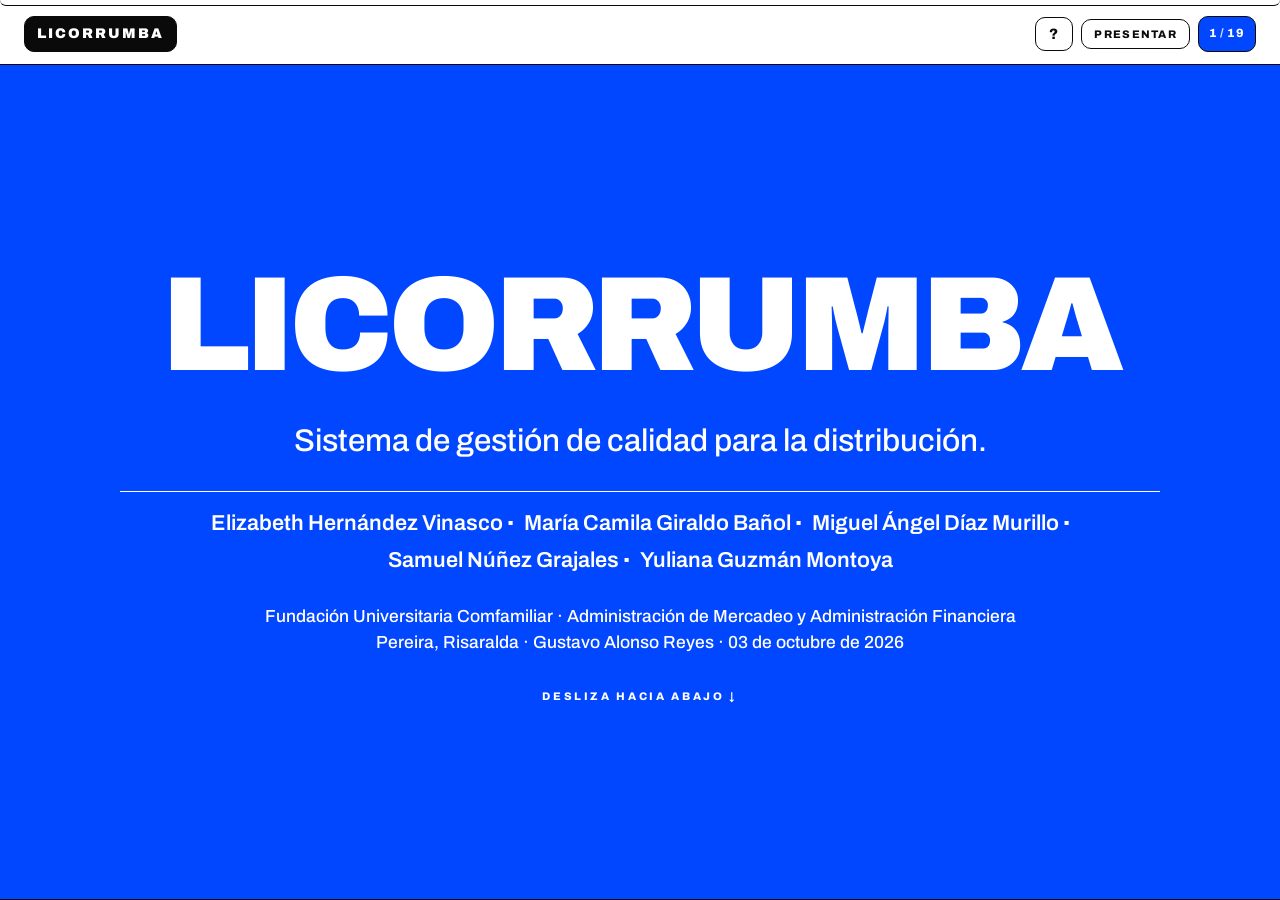
==== presentacion/index.html @ 75df766a "Nueva ruta /presentacion: sistema de calidad en 15 minutos Diecinueve diapositivas con títulos redac" ====
<!DOCTYPE html>
<html lang="es">
<head>
<meta charset="utf-8">
<meta name="viewport" content="width=device-width, initial-scale=1, viewport-fit=cover">
<title>Licorrumba S.A.S. · Sistema de gestión de calidad</title>
<meta name="description" content="Sistema de gestión de calidad de Licorrumba S.A.S. Presentación de 15 minutos.">
<link rel="preconnect" href="https://fonts.googleapis.com">
<link rel="preconnect" href="https://fonts.gstatic.com" crossorigin>
<link rel="stylesheet" href="https://fonts.googleapis.com/css2?family=Archivo:wght@300;400;500;600;700;800;900&display=swap">
<link rel="stylesheet" href="../styles.css">
<link rel="stylesheet" href="../layout.css">
<link rel="stylesheet" href="../presentacion/presentacion.css">
</head>
<body data-deck="presentacion">

<div class="progress" aria-hidden="true"><span id="progress-bar"></span></div>

<header class="hud">
  <div class="hud-brand">LICORRUMBA</div>
  <div class="hud-actions">
    <button id="btn-help" class="hud-btn hud-help" aria-pressed="false" aria-controls="legend" title="Equipo">?</button>
    <button id="btn-full" class="hud-btn" title="Pantalla completa">PRESENTAR</button>
    <div class="counter"><span id="cur">1</span><i>/</i><span id="tot">0</span></div>
  </div>
</header>

<nav class="dots" id="dots" aria-label="Ir a diapositiva"></nav>

<aside id="legend" class="who" hidden>
  <p class="who-title">Equipo</p>
  <ul class="who-list">
    <li><span class="who-name">Elizabeth Hernández Vinasco</span></li>
    <li><span class="who-name">María Camila Giraldo Bañol</span></li>
    <li><span class="who-name">Miguel Ángel Díaz Murillo</span></li>
    <li><span class="who-name">Samuel Núñez Grajales</span></li>
    <li><span class="who-name">Yuliana Guzmán Montoya</span></li>
  </ul>
</aside>

<main id="deck">

  <!-- PORTADA -->
  <section class="slide yellow" data-title="Portada">
    <div class="wrap">
      <h1 class="mega">LICORRUMBA</h1>
      <p class="lead">Sistema de gestión de calidad para la distribución.</p>
      <div class="team">
        <ul class="names">
          <li>Elizabeth Hernández Vinasco</li>
          <li>María Camila Giraldo Bañol</li>
          <li>Miguel Ángel Díaz Murillo</li>
          <li>Samuel Núñez Grajales</li>
          <li>Yuliana Guzmán Montoya</li>
        </ul>
      </div>
      <p class="cover-data">Fundación Universitaria Comfamiliar · Administración de Mercadeo y Administración Financiera<br>Pereira, Risaralda · Gustavo Alonso Reyes · 03 de octubre de 2026</p>
      <p class="scroll-hint">DESLIZA HACIA ABAJO ↓</p>
    </div>
  </section>

  <!-- ANÁLISIS DE CONTEXTO -->
  <section class="slide" data-title="Análisis de contexto">
    <div class="wrap wide">
      <p class="kicker">Análisis de contexto</p>
      <h2 class="titulo">Licorrumba es sólida en lo operativo, pero depende de un solo proveedor y sus ingresos cayeron 15 %</h2>
      <div class="stats flex"><div class="stat hl"><b>7,90%</b><span>Margen neto</span></div><div class="stat"><b>26,10%</b><span>Endeudamiento</span></div><div class="stat dark"><b>−15%</b><span>Ingresos 2023 a 2024</span></div><div class="stat"><b>14</b><span>Municipios atendidos</span></div></div>
      <p class="note">(Licorrumba S.A.S., s.f.-a)</p>
    </div>
  </section>

  <!-- MAPA DE PROCESOS -->
  <section class="slide yellow" data-title="Mapa de procesos">
    <div class="wrap wide">
      <p class="kicker">Mapa de procesos</p>
      <h2 class="titulo">Organizan el proceso comercial y operativo en 14 actividades del ciclo PHVA</h2>
      <div class="stats flex"><div class="stat"><b>3</b><span>Planear</span></div><div class="stat"><b>4</b><span>Hacer</span></div><div class="stat"><b>4</b><span>Verificar</span></div><div class="stat"><b>3</b><span>Actuar</span></div></div>
    </div>
  </section>

  <!-- PARTES INTERESADAS -->
  <section class="slide" data-title="Partes interesadas">
    <div class="wrap wide">
      <p class="kicker">Partes interesadas</p>
      <h2 class="titulo">Tienen 5 partes interesadas internas y 4 externas, todas con prioridad alta</h2>
      <div class="grupos"><div class="grupo"><h3>5 internas</h3><div class="chips"><span class="chip">Socios</span><span class="chip">Gerencia y Dirección Financiera</span><span class="chip">Empleados</span><span class="chip">Contabilidad y Finanzas</span><span class="chip">Logística y Bodega</span></div></div><div class="grupo"><h3>4 externas</h3><div class="chips"><span class="chip">FLA</span><span class="chip">Gobernación de Risaralda</span><span class="chip">Clientes directos</span><span class="chip">Comunidad y consumidores</span></div></div></div>
    </div>
  </section>

  <!-- REQUISITOS LEGALES -->
  <section class="slide" data-title="Requisitos legales">
    <div class="wrap wide">
      <p class="kicker">Requisitos legales</p>
      <h2 class="titulo">Les aplican 22 requisitos, desde el monopolio de licores hasta el contrato con la FLA</h2>
      <div class="chips grande"><span class="chip">Monopolio</span><span class="chip">Estampilla</span><span class="chip">Sanidad</span><span class="chip">Menores</span><span class="chip">Transporte</span><span class="chip">Trabajo</span><span class="chip">Datos</span><span class="chip">ISO 9001</span></div>
    </div>
  </section>

  <!-- ALCANCE DEL SISTEMA -->
  <section class="slide yellow" data-title="Alcance del sistema">
    <div class="wrap wide">
      <p class="kicker">Alcance del sistema</p>
      <h2 class="titulo">El sistema cubre toda la distribución en 14 municipios, desde la proyección de la demanda hasta el recaudo</h2>
      <div class="cadena"><span class="chip">Demanda</span><i>→</i><span class="chip">Compra</span><i>→</i><span class="chip">Bodega</span><i>→</i><span class="chip">Venta</span><i>→</i><span class="chip">Entrega</span><i>→</i><span class="chip">Recaudo</span></div>
      <div class="chips"><span class="chip">Excluye la cláusula 8.3: el diseño del producto es de la FLA</span></div>
    </div>
  </section>

  <!-- PUNTOS DE CONTROL -->
  <section class="slide" data-title="Puntos de control">
    <div class="wrap wide">
      <p class="kicker">Puntos de control</p>
      <h2 class="titulo">El pedido no avanza hasta corregir lo que falle en estos 4 puntos de control</h2>
      <div class="puntos"><div class="q">¿Mercancía conforme?</div><i>→</i><div class="q">¿Cupo de crédito?</div><i>→</i><div class="q">¿Estampilla verificada?</div><i>→</i><div class="q">¿Entrega conforme?</div></div>
    </div>
  </section>

  <!-- POLÍTICA DE CALIDAD -->
  <section class="slide yellow" data-title="Política de calidad">
    <div class="wrap wide">
      <p class="kicker">Política de calidad</p>
      <h2 class="titulo">Se comprometen a entregar pedidos completos, a tiempo y en buen estado, con producto 100 % legal y trazable</h2>
      <div class="chips"><span class="chip">Cumplir requisitos</span><span class="chip">Controlar cada etapa</span><span class="chip">Gestionar riesgos</span><span class="chip">Desarrollar al personal</span><span class="chip">Consumo responsable y mejora</span></div>
    </div>
  </section>

  <!-- OBJETIVOS DE CALIDAD -->
  <section class="slide fit" data-title="Objetivos de calidad">
    <div class="wrap wide">
      <p class="kicker">Objetivos de calidad</p>
      <h2 class="titulo">La política se mide con 7 objetivos de calidad, cada uno con su indicador y su meta</h2>
      <div class="stats flex"><div class="stat hl"><b>≥ 95 %</b><span>Entregas a tiempo y completas</span></div><div class="stat"><b>≥ 20</b><span>Días de inventario</span></div><div class="stat"><b>100 %</b><span>Despachos con estampilla</span></div><div class="stat"><b>100 %</b><span>Reclamos en menos de 48 h</span></div><div class="stat"><b>≥ 90 %</b><span>Satisfacción del cliente</span></div><div class="stat"><b>≥ 80 %</b><span>Efectividad comercial</span></div><div class="stat"><b>≥ 7,9 %</b><span>Margen neto operacional</span></div></div>
    </div>
  </section>

  <!-- COMUNICACIÓN DE LA POLÍTICA -->
  <section class="slide" data-title="Comunicación de la política">
    <div class="wrap wide">
      <p class="kicker">Comunicación de la política</p>
      <h2 class="titulo">La política se documenta, se explica dentro de la empresa y se comparte con cada parte interesada</h2>
      <div class="stats flex"><div class="stat word"><b>Documentada</b><span>Versión controlada y firmada</span></div><div class="stat word"><b>Adentro</b><span>Inducción, reuniones y cartelera</span></div><div class="stat word hl"><b>Afuera</b><span>Sitio web y canales de cada parte</span></div></div>
    </div>
  </section>

  <!-- GESTIÓN DE RIESGOS -->
  <section class="slide" data-title="Gestión de riesgos">
    <div class="wrap wide">
      <p class="kicker">Gestión de riesgos</p>
      <h2 class="titulo">Identifican 16 riesgos y, con los planes de tratamiento, ninguno queda en nivel crítico</h2>
      <div class="split barras-resumen">
        <div class="chart"><p class="chart-cap">Antes</p><div class="bars"><div class="bar-row hi"><span class="bar-label">Crítico</span><div class="bar-track"><div class="bar-fill" style="width:18.8%"></div></div><span class="bar-val">3</span></div><div class="bar-row"><span class="bar-label">Alto</span><div class="bar-track"><div class="bar-fill" style="width:56.2%"></div></div><span class="bar-val">9</span></div><div class="bar-row"><span class="bar-label">Moderado</span><div class="bar-track"><div class="bar-fill" style="width:25.0%"></div></div><span class="bar-val">4</span></div><div class="bar-row"><span class="bar-label">Bajo</span><div class="bar-track"><div class="bar-fill" style="width:0.0%"></div></div><span class="bar-val">0</span></div></div></div>
        <div class="chart"><p class="chart-cap">Después del plan</p><div class="bars"><div class="bar-row hi"><span class="bar-label">Crítico</span><div class="bar-track"><div class="bar-fill" style="width:0.0%"></div></div><span class="bar-val">0</span></div><div class="bar-row"><span class="bar-label">Alto</span><div class="bar-track"><div class="bar-fill" style="width:18.8%"></div></div><span class="bar-val">3</span></div><div class="bar-row"><span class="bar-label">Moderado</span><div class="bar-track"><div class="bar-fill" style="width:75.0%"></div></div><span class="bar-val">12</span></div><div class="bar-row"><span class="bar-label">Bajo</span><div class="bar-track"><div class="bar-fill" style="width:6.2%"></div></div><span class="bar-val">1</span></div></div></div>
      </div>
      <p class="note">Nivel = probabilidad × impacto.</p>
    </div>
  </section>

  <!-- RECURSOS DISPONIBLES -->
  <section class="slide yellow" data-title="Recursos disponibles">
    <div class="wrap wide">
      <p class="kicker">Recursos disponibles</p>
      <h2 class="titulo">La empresa cuenta con 5 tipos de recursos para operar y mejorar el sistema de calidad</h2>
      <div class="chips"><span class="chip">Bodega central</span><span class="chip">Flota con GPS</span><span class="chip">ERP y software de ruteo</span><span class="chip">Personal capacitado</span><span class="chip">Presupuesto asignado</span></div>
    </div>
  </section>

  <!-- PERFILES DE CARGOS -->
  <section class="slide fit" data-title="Perfiles de cargos">
    <div class="wrap wide">
      <p class="kicker">Perfiles de cargos</p>
      <h2 class="titulo">Definen 11 perfiles de cargo, desde el Gerente General hasta el equipo de reparto</h2>
      <div class="org">
        <div class="org-n">Junta Directiva</div><div class="org-fl">↓</div>
        <div class="org-n top">Gerente General</div><div class="org-fl">↓</div>
        <div class="org-ramas">
          <div class="org-rama"><div class="org-n hl">Director Comercial y Operativo</div><div class="org-n sub">Asesor y/o Vendedor tienda a tienda</div><div class="org-n sub">Promotora y/o Activadora de Marca</div><div class="org-n sub">Mercaderista</div></div>
          <div class="org-rama"><div class="org-n hl">Gerente de Operaciones y Logística</div><div class="org-n sub">Operario de Bodega y/o Auxiliar Logístico</div><div class="org-n sub">Conductor y/o Repartidor</div></div>
          <div class="org-rama"><div class="org-n hl">Director Financiero</div></div>
          <div class="org-rama"><div class="org-n hl">Líder de Talento Humano</div></div>
          <div class="org-rama"><div class="org-n hl">Coordinador de Calidad y Auditoría</div></div>
        </div>
      </div>
    </div>
  </section>

  <!-- REQUISITOS DEL PRODUCTO -->
  <section class="slide" data-title="Requisitos del producto">
    <div class="wrap wide">
      <p class="kicker">Requisitos del producto</p>
      <h2 class="titulo">Cada producto debe cumplir lo que exigen la empresa, el cliente y la ley</h2>
      <div class="stats flex"><div class="stat word"><b>Empresa</b><span>Solo FLA, empaque original y lote visible</span></div><div class="stat word"><b>Cliente</b><span>Cantidad exacta, buen estado y puntualidad</span></div><div class="stat word hl"><b>Ley</b><span>Estampilla, INVIMA y advertencias</span></div></div>
    </div>
  </section>

  <!-- OPERACIÓN -->
  <section class="slide" data-title="Operación">
    <div class="wrap wide">
      <p class="kicker">Operación</p>
      <h2 class="titulo">Atienden al cliente por 7 canales, controlan 7 etapas y responden los reclamos en menos de 48 horas</h2>
      <div class="stats flex"><div class="stat"><b>7</b><span>Canales con el cliente</span></div><div class="stat"><b>7</b><span>Etapas con control</span></div><div class="stat hl"><b>48 h</b><span>Respuesta a reclamos</span></div><div class="stat"><b>6</b><span>Pasos ante salidas no conformes</span></div></div>
    </div>
  </section>

  <!-- EVALUACIÓN Y DESEMPEÑO -->
  <section class="slide" data-title="Evaluación y desempeño">
    <div class="wrap wide">
      <p class="kicker">Evaluación y desempeño</p>
      <h2 class="titulo">Miden la satisfacción cada trimestre y auditan todos los procesos una vez al año</h2>
      <div class="stats flex"><div class="stat hl"><b>≥ 90 %</b><span>Meta de satisfacción</span></div><div class="stat word"><b>Trimestral</b><span>Encuesta a clientes</span></div><div class="stat word"><b>Anual</b><span>Auditoría interna completa</span></div><div class="stat word"><b>Semestral</b><span>Revisión de controles críticos</span></div></div>
    </div>
  </section>

  <!-- REVISIÓN POR LA DIRECCIÓN -->
  <section class="slide yellow" data-title="Revisión por la dirección">
    <div class="wrap wide">
      <p class="kicker">Revisión por la dirección</p>
      <h2 class="titulo">La Gerencia General revisa el sistema mínimo una vez al año, y cada semestre durante el primer año</h2>
      <div class="stats flex"><div class="stat word"><b>Anual</b><span>Revisión formal</span></div><div class="stat word"><b>Semestral</b><span>Durante el primer año</span></div><div class="stat word"><b>Mensual</b><span>Seguimiento del comité directivo</span></div></div>
    </div>
  </section>

  <!-- REFERENCIAS -->
  <section class="slide" data-title="Referencias">
    <div class="wrap wide">
      <h2 class="mid">Referencias</h2>
      <div class="chips"><a class="chip" href="https://normograma.invima.gov.co/compilacion/docs/ley_0124_1994.htm" target="_blank" rel="noopener">Ley 124 de 1994</a><a class="chip" href="https://normograma.invima.gov.co/compilacion/docs/ley_1816_2016.htm" target="_blank" rel="noopener">Ley 1816 de 2016</a><a class="chip" href="https://www.ramajudicial.gov.co/documents/8957139/22744716/NTC-ISO-9001-2015.pdf/877c3499-282c-4728-8654-38d9be5fe6fe" target="_blank" rel="noopener">NTC-ISO 9001:2015</a><a class="chip" href="https://www.iso.org/publication/PUB100080.html" target="_blank" rel="noopener">ISO: Quality management principles</a><a class="chip" href="https://www.iso.org/standard/70017.html" target="_blank" rel="noopener">ISO 19011:2018</a><a class="chip" href="https://licorrumba.com/quienes-somos/" target="_blank" rel="noopener">Licorrumba: Quiénes somos</a><span class="chip">Licorrumba: documentos internos</span></div>
    </div>
  </section>

  <!-- GRACIAS -->
  <section class="slide yellow" data-title="Gracias">
    <div class="wrap">
      <h2 class="mega">GRACIAS</h2>
      <p class="lead">Elizabeth Hernández · María Camila Giraldo · Miguel Ángel Díaz · Samuel Núñez · Yuliana Guzmán</p>
    </div>
  </section>

</main>

<script src="../script.js"></script>
</body>
</html>
---- styles.css ----
/* ============================================================
   LICORRUMBA — presentación scrollable, estética neobrutalista
   Paleta: blanco / negro / amarillo. Una sola fuente, varios pesos.
   ============================================================ */

:root{
  --paper:#FFFFFF;
  --ink:#0A0A0A;
  --yellow:#FFE81A;
  --yellow-deep:#F2C500;
  --line:#0A0A0A;
  --bw:1px;              /* grosor de borde */
  --shadow: 3px 3px 0 var(--ink);
  --shadow-sm: 2px 2px 0 var(--ink);
  --r: 18px;             /* radio de tarjetas y paneles */
  --r-sm: 10px;          /* radio de etiquetas y botones */
  --r-xs: 5px;
  --gut: clamp(16px, 5vw, 64px);
  color-scheme: light;
}

*,*::before,*::after{ box-sizing:border-box; }

html{ scroll-behavior:smooth; }

body{
  margin:0;
  background:var(--paper);
  color:var(--ink);
  font-family:"Archivo","Helvetica Neue",Arial,sans-serif;
  font-weight:400;
  font-size:16px;
  line-height:1.45;
  text-align:center;
  -webkit-font-smoothing:antialiased;
  overflow-x:hidden;
}

b,strong{ font-weight:800; }

mark{
  background:var(--yellow);
  color:var(--ink);
  padding:.05em .25em;
  box-decoration-break:clone;
  -webkit-box-decoration-break:clone;
  font-weight:700;
}
.yellow mark{ background:var(--ink); color:var(--yellow); }

::selection{ background:var(--yellow); color:var(--ink); }

/* ---------- HUD ---------- */
.progress{
  position:fixed; top:0; left:0; right:0; height:6px;
  background:var(--paper);
  border-bottom:var(--bw) solid var(--ink);
  z-index:60;
}
.progress span{
  display:block; height:100%; width:0;
  background:var(--yellow);
  transition:width .15s linear;
}

.hud{
  position:fixed;
  top:calc(8px + env(safe-area-inset-top,0px));
  left:0; right:0;
  z-index:55;
  display:flex; align-items:center; justify-content:space-between;
  gap:12px;
  padding:10px clamp(12px,3vw,24px);
  pointer-events:none;
}
.hud-brand{
  pointer-events:auto;
  font-weight:900; font-size:14px; letter-spacing:.14em;
  background:var(--ink); color:var(--paper);
  padding:7px 12px;
  border:var(--bw) solid var(--ink);
}
.hud-actions{ pointer-events:auto; display:flex; align-items:center; gap:8px; flex-wrap:wrap; justify-content:flex-end; }

.hud-btn{
  font-family:inherit; font-weight:800; font-size:11px; letter-spacing:.12em;
  background:var(--paper); color:var(--ink);
  border:var(--bw) solid var(--ink);
  padding:8px 12px;
  cursor:pointer;
  box-shadow:var(--shadow-sm);
  transition:transform .08s ease, box-shadow .08s ease, background .12s ease;
}
.hud-btn:hover{ background:var(--yellow); }
.hud-btn:active{ transform:translate(4px,4px); box-shadow:0 0 0 var(--ink); }
.hud-btn[aria-pressed="true"]{ background:var(--ink); color:var(--yellow); }
.hud-btn:focus-visible, .dot:focus-visible{ outline:4px solid var(--yellow); outline-offset:3px; }

.counter{
  font-weight:800; font-size:12px; letter-spacing:.08em;
  border:var(--bw) solid var(--ink);
  background:var(--yellow);
  padding:8px 10px;
  font-variant-numeric:tabular-nums;
  box-shadow:var(--shadow-sm);
}
.counter i{ font-style:normal; opacity:.5; margin:0 2px; }

/* ---------- Dots ---------- */
.dots{ display:none; }
.dot{
  width:12px; height:12px; padding:0;
  border:1px solid var(--ink);
  background:var(--paper);
  cursor:pointer;
}
.dot.on{ background:var(--yellow); transform:scale(1.35); }

/* ---------- Slides ---------- */
#deck{
  position:relative;
  height:100dvh;
  overflow-y:scroll;
  scroll-snap-type:y mandatory;
  scrollbar-width:none;
}
#deck::-webkit-scrollbar{ display:none; }

.slide{
  min-height:100dvh;
  scroll-snap-align:start;
  scroll-snap-stop:always;
  display:flex; align-items:stretch; justify-content:center;
  padding:clamp(88px,12vh,118px) var(--gut) clamp(52px,8vh,78px);
  background:var(--paper);
  border-bottom:var(--bw) solid var(--ink);
  overflow-y:auto;
}
.slide.yellow{ background:var(--yellow); }

.wrap{
  width:100%;
  max-width:72ch;
  margin:0 auto;
  display:flex; flex-direction:column; align-items:center; justify-content:center;
  gap:clamp(16px,2.4vh,30px);
}
.wrap.wide{ max-width:1180px; }

/* ---------- Tipografía ---------- */

.mega{
  margin:0;
  font-weight:900;
  font-size:clamp(3rem,13vw,9.5rem);
  line-height:.86;
  letter-spacing:-.045em;
  text-transform:uppercase;
  text-wrap:balance;
}
.big{
  margin:0;
  font-weight:900;
  font-size:clamp(2.3rem,7.2vw,5.6rem);
  line-height:.92;
  letter-spacing:-.035em;
  text-wrap:balance;
}
.mid{
  margin:0;
  font-weight:900;
  font-size:clamp(1.9rem,5vw,4rem);
  line-height:.95;
  letter-spacing:-.03em;
  text-wrap:balance;
}
.pop{
  display:inline-block;
  background:var(--ink); color:var(--yellow);
  padding:0 .12em;
}
.yellow .pop{ background:var(--paper); color:var(--ink); border:var(--bw) solid var(--ink); }

.lead{
  margin:0;
  font-weight:500;
  font-size:clamp(1.2rem,2.5vw,1.9rem);
  line-height:1.4;
  max-width:60ch;
  text-wrap:pretty;
}

.note{
  margin:0;
  font-weight:400; font-size:clamp(.8rem,1.15vw,.95rem);
  line-height:1.4; max-width:80ch; opacity:.7;
}

/* ---------- Portada ---------- */
.team{
  border-top:var(--bw) solid var(--ink);
  padding-top:16px;
  width:100%; max-width:620px;
}
.names{ list-style:none; margin:0; padding:0; display:flex; flex-wrap:wrap; justify-content:center; gap:6px 10px; }
.names li{ font-weight:600; font-size:clamp(1.05rem,1.9vw,1.35rem); }
.names li:not(:last-child)::after{ content:" ·"; font-weight:900; }

.scroll-hint{
  margin:6px 0 0;
  font-weight:800; font-size:11px; letter-spacing:.24em;
  animation:bob 1.8s ease-in-out infinite;
}
@keyframes bob{ 0%,100%{ transform:translateY(0);} 50%{ transform:translateY(6px);} }

/* ---------- Timeline ---------- */
.timeline{ display:grid; grid-template-columns:1fr; gap:18px; width:100%; max-width:1080px; flex:1 1 auto; grid-auto-rows:1fr; max-height:62vh; }
.tl-card{
  position:relative;
  border:var(--bw) solid var(--ink);
  background:var(--paper);
  box-shadow:var(--shadow);
  padding:28px 30px 22px;
  margin:0;
  display:flex; flex-direction:column; justify-content:center; gap:10px;
  font-size:clamp(1.02rem,1.7vw,1.35rem);
  font-weight:500;
}
.tl-card p{ margin:0; }
.tl-date{
  position:absolute; top:0; left:50%; transform:translate(-50%,-50%);
  margin:0; width:max-content; max-width:calc(100% - 28px); white-space:nowrap;
  font-weight:900; font-size:clamp(11px,1.05vw,13px); letter-spacing:.14em;
  background:var(--yellow); color:var(--ink);
  padding:5px 14px;
  border:1px solid var(--ink); border-radius:var(--r-sm);
}

/* ---------- Cifras grandes ---------- */
.stats{ display:grid; grid-template-columns:repeat(auto-fit,minmax(220px,1fr)); gap:20px; width:100%; max-width:1000px; }
.stat{
  border:var(--bw) solid var(--ink); border-radius:var(--r);
  background:var(--paper); box-shadow:var(--shadow);
  padding:20px 16px; display:flex; flex-direction:column; align-items:center; gap:6px;
}
.stat b{ font-weight:900; font-size:clamp(2rem,5.5vw,4rem); line-height:.95; letter-spacing:-.03em; font-variant-numeric:tabular-nums; }
.stat span{ font-weight:600; font-size:clamp(.88rem,1.35vw,1.12rem); }
.stat.hl{ background:var(--yellow); }
.stat.dark{ background:var(--ink); color:var(--paper); }

/* ---------- Chips ---------- */
.chips{ display:flex; flex-wrap:wrap; justify-content:center; gap:10px; }
.chip{
  border:var(--bw) solid var(--ink);
  background:var(--paper);
  box-shadow:var(--shadow-sm);
  padding:12px 18px;
  font-weight:700; font-size:clamp(1rem,1.6vw,1.3rem);
}

/* ---------- Grid de tarjetas ---------- */
.grid-cards{ display:grid; gap:18px; width:100%; flex:1 1 auto; align-content:stretch; grid-auto-rows:1fr; }
.g2{ grid-template-columns:repeat(2,1fr); max-width:1160px; margin:0 auto; }
.g3{ grid-template-columns:repeat(3,1fr); }
.g4{ grid-template-columns:repeat(2,1fr); max-width:1080px; margin:0 auto; }

.card{
  border:var(--bw) solid var(--ink);
  background:var(--paper);
  box-shadow:var(--shadow);
  padding:18px 16px;
  display:flex; flex-direction:column; align-items:center; justify-content:center; gap:10px;
  font-weight:600;
  font-size:clamp(1.05rem,1.8vw,1.42rem);
  transition:transform .1s ease, box-shadow .1s ease;
}
.card:hover{ transform:translate(-2px,-2px); box-shadow:5px 5px 0 var(--ink); }
.card p{ margin:0; }
.card.hl{ background:var(--yellow); }
.yellow .card.hl{ background:var(--ink); color:var(--paper); }
.yellow .card.hl .block-key{ background:var(--yellow); color:var(--ink); }

.card.num{ position:relative; padding-top:34px; }
.card.num::before{
  content:attr(data-n);
  position:absolute; top:0; left:50%; transform:translate(-50%,-50%);
  width:max-content;
  font-weight:900; font-size:clamp(1.1rem,1.7vw,1.45rem); line-height:1;
  background:var(--ink); color:var(--yellow);
  padding:5px 14px; border-radius:var(--r-sm);
}
.yellow .card.num::before{ background:var(--yellow); color:var(--ink); border:1px solid var(--ink); }

.card.block{ position:relative; padding-top:34px; }
.block-key{
  position:absolute; top:0; left:50%; transform:translate(-50%,-50%);
  margin:0; width:max-content; max-width:calc(100% - 28px); text-align:center;
  font-weight:900; font-size:clamp(11px,1.05vw,13px); letter-spacing:.16em;
  line-height:1.25;
  background:var(--ink); color:var(--paper);
  padding:6px 14px;
}
.card.block ul, .panel ul, .cv ul{
  list-style:none; margin:0; padding:0;
  display:flex; flex-direction:column; gap:7px;
  font-weight:500;
}
.card.block li, .panel li, .cv li{ line-height:1.35; }
.card.block li::before, .panel li::before, .cv li::before{
  content:"▪ "; font-weight:900;
}

/* ---------- Etapas ---------- */
.stage{ gap:12px; position:relative; padding-top:30px; }
.stage h3{ margin:0; font-weight:900; font-size:clamp(1rem,1.8vw,1.35rem); line-height:1.05; letter-spacing:-.01em; }
.stage-n{
  position:absolute; top:0; left:50%; transform:translate(-50%,-50%);
  margin:0; width:max-content; max-width:calc(100% - 28px); white-space:nowrap;
  font-weight:900; font-size:clamp(11px,1.05vw,13px); letter-spacing:.18em;
  background:var(--yellow); border:1px solid var(--ink); border-radius:var(--r-sm);
  padding:5px 14px;
}
.stage-v{ font-weight:800; font-size:clamp(.95rem,1.7vw,1.2rem); font-variant-numeric:tabular-nums; background:var(--ink); color:var(--yellow); padding:6px 10px; }

/* ---------- Split / paneles ---------- */
.split{ display:grid; grid-template-columns:1fr 1fr; gap:18px; width:100%; align-items:stretch; }
.panel{
  border:var(--bw) solid var(--ink);
  background:var(--paper);
  box-shadow:var(--shadow);
  padding:22px 20px;
  display:flex; flex-direction:column; gap:12px;
  font-size:clamp(1.02rem,1.65vw,1.32rem);
}
.panel.hl{ background:var(--yellow); }
.panel h3, .cv h3{
  margin:0;
  font-weight:900; font-size:clamp(.95rem,1.6vw,1.2rem);
  text-transform:uppercase; letter-spacing:.02em;
}

/* ---------- Canvas ---------- */
.canvas{
  display:grid; width:100%;
  grid-template-columns:repeat(4,1fr);
  grid-template-areas:
    "a b c d"
    "f g c e";
  grid-template-rows:1fr 1fr;
  flex:1 1 auto;
  gap:14px;
  font-size:clamp(.95rem,1.42vw,1.28rem);
}
.cv{
  position:relative;
  border:var(--bw) solid var(--ink);
  border-radius:var(--r);
  background:var(--paper);
  padding:28px 14px 18px;
  display:flex; flex-direction:column; justify-content:center; gap:10px; align-items:center;
}
.cv h3{
  position:absolute; top:0; left:50%; transform:translate(-50%,-50%);
  margin:0; width:max-content; max-width:calc(100% - 20px); white-space:nowrap;
  font-size:clamp(.72rem,1.02vw,.9rem); letter-spacing:.08em;
  background:var(--ink); color:var(--paper);
  padding:5px 12px; border-radius:var(--r-sm);
}
.cv.hl h3{ background:var(--ink); color:var(--yellow); }
.cv.hl{ background:var(--yellow); box-shadow:var(--shadow); }
.cv-a{ grid-area:a; } .cv-b{ grid-area:b; } .cv-c{ grid-area:c; }
.cv-d{ grid-area:d; } .cv-e{ grid-area:e; } .cv-f{ grid-area:f; } .cv-g{ grid-area:g; }

/* ---------- Cadena de suministro ---------- */
.chain{
  display:flex; flex-direction:column; align-items:center; justify-content:center; gap:4px;
  width:100%;
}
.link{
  position:relative;
  width:100%; max-width:760px;
  border:var(--bw) solid var(--ink);
  background:var(--paper);
  box-shadow:var(--shadow-sm);
  padding:13px 24px 13px 36px;
  display:flex; flex-wrap:wrap; align-items:baseline; justify-content:center; gap:4px 14px;
}
.link b{
  position:absolute; top:50%; left:0; transform:translate(-50%,-50%);
  font-weight:900; font-size:clamp(11px,1vw,13px); letter-spacing:.08em;
  background:var(--ink); color:var(--yellow); padding:4px 9px;
}
.link p{ margin:0; font-weight:900; font-size:clamp(1.02rem,1.7vw,1.32rem); line-height:1.08; }
.link small{ font-weight:500; font-size:clamp(.85rem,1.15vw,1rem); line-height:1.3; opacity:.8; }
.link.hl{ background:var(--yellow); }
.arrow{ align-self:center; font-weight:900; font-size:1.5rem; line-height:1; transform:rotate(90deg); }
.chain-notes{ display:grid; grid-template-columns:1fr 1fr; gap:16px; width:100%; max-width:1080px; }
.chain-notes p{
  margin:0; padding:16px;
  border:1px dashed var(--ink);
  font-weight:500; font-size:clamp(.92rem,1.45vw,1.12rem);
}

/* ---------- Tablas ---------- */
.table-scroll{ width:100%; overflow-x:auto; border:var(--bw) solid var(--ink); box-shadow:var(--shadow); background:var(--paper); }
table{
  width:100%; border-collapse:collapse;
  font-variant-numeric:tabular-nums;
  font-size:clamp(1.05rem,1.8vw,1.45rem);
  min-width:420px;
}
thead th{
  background:var(--ink); color:var(--paper);
  font-weight:800; letter-spacing:.06em; text-transform:uppercase;
  font-size:clamp(.76rem,1.2vw,.95rem);
  padding:13px 15px;
  text-align:center;
}
tbody td{ padding:11px 14px; border-top:1px solid var(--ink); font-weight:600; }
tbody td:first-child{ font-weight:500; }
tbody tr:nth-child(even){ background:#FAFAF7; }
tbody tr.hi{ background:var(--yellow); }
tbody tr.hi td{ font-weight:900; }
table.compact tbody td{ padding:8px 12px; }
table.ficha{ font-size:clamp(.98rem,1.45vw,1.22rem); }
table.ficha tbody td:first-child{ font-weight:800; text-transform:uppercase; letter-spacing:.06em; font-size:.72em; white-space:nowrap; }
table.ficha tbody td:last-child{ text-align:center; font-weight:500; }

/* ---------- Cita ---------- */
.quote{
  margin:0; padding:24px 22px;
  border:var(--bw) solid var(--ink);
  background:var(--paper);
  box-shadow:var(--shadow);
  font-weight:600; font-style:normal;
  font-size:clamp(1.05rem,2vw,1.45rem);
  line-height:1.4;
  max-width:62ch;
}

/* ---------- DOFA en cruz ---------- */
.dofa-slide .wrap.wide{ max-width:1320px; gap:clamp(10px,1.6vh,20px); }
.dofa-slide .mid{ font-size:clamp(1.9rem,4.4vw,3.4rem); }
.dofa-slide .lead{ font-size:clamp(1rem,1.7vw,1.3rem); }

/* DOFA como plano cartesiano: dos ejes que cruzan y cuatro cuadrantes */
.dofa{
  position:relative;
  display:grid; width:100%;
  grid-template-columns:1fr 1fr;
  grid-template-rows:1fr 1fr;
  flex:1 1 auto; min-height:clamp(320px,48vh,600px);
  gap:0;
  font-size:clamp(.95rem,1.32vw,1.28rem);
}
.dofa::before,
.dofa::after{
  content:""; position:absolute; background:var(--ink); border-radius:999px; z-index:1;
}
.dofa::before{ left:50%; top:0; bottom:0; width:2px; transform:translateX(-50%); }
.dofa::after{ top:50%; left:0; right:0; height:2px; transform:translateY(-50%); }
.dq{
  border:0; box-shadow:none; background:none;
  padding:26px 24px;
  display:flex; flex-direction:column; justify-content:center; gap:12px; align-items:center;
}
.dq h3{
  margin:0; font-weight:900; text-transform:uppercase; letter-spacing:.08em;
  font-size:clamp(.95rem,1.35vw,1.25rem);
  background:var(--ink); color:var(--yellow);
  padding:4px 12px; border-radius:var(--r-sm);
}
.dq ol{ margin:0; padding:0; list-style:none; counter-reset:dq; display:flex; flex-direction:column; gap:8px; }
.dq li{ counter-increment:dq; line-height:1.3; font-weight:500; }
.dq li::before{ content:counter(dq); font-weight:900; margin-right:6px; background:var(--yellow); border:1px solid var(--ink); border-radius:var(--r-sm); padding:0 5px; }

/* ---------- PESTEL ---------- */
.pestel{ display:grid; grid-template-columns:repeat(3,1fr); gap:16px; width:100%; flex:1 1 auto; grid-auto-rows:1fr; }
.pz{
  position:relative;
  border:var(--bw) solid var(--ink);
  background:var(--paper);
  box-shadow:var(--shadow-sm);
  padding:30px 16px 18px;
  display:flex; flex-direction:column; align-items:center; gap:8px;
}
.pz b{
  position:absolute; top:0; left:50%; transform:translate(-50%,-50%);
  font-weight:900; font-size:1.5rem; line-height:1;
  background:var(--ink); color:var(--yellow);
}
.pz h3{ margin:0; font-weight:800; text-transform:uppercase; letter-spacing:.12em; font-size:clamp(.85rem,1.15vw,1rem); }
.pz p{ margin:0; font-weight:500; font-size:clamp(.98rem,1.45vw,1.25rem); line-height:1.4; }

/* ---------- Pasos ---------- */
.steps{ list-style:none; margin:0; padding:0; display:grid; gap:14px; width:100%; max-width:1000px; flex:1 1 auto; grid-auto-rows:1fr; max-height:62vh; }
.steps li{
  position:relative;
  display:flex; align-items:center; gap:14px; text-align:left;
  border:var(--bw) solid var(--ink);
  background:var(--paper);
  box-shadow:var(--shadow-sm);
  padding:16px 18px 16px 40px;
}
.steps b{
  position:absolute; left:0; top:50%; transform:translate(-50%,-50%);
  font-weight:900; font-size:clamp(1rem,1.9vw,1.4rem);
  background:var(--ink); color:var(--yellow); padding:4px 10px;
}
.steps p{ margin:0; font-weight:500; font-size:clamp(1.05rem,1.75vw,1.4rem); }
.steps li.done{ background:var(--yellow); }
.steps li.done b{ background:var(--ink); color:var(--yellow); }

/* ---------- Referencias ---------- */
.refs{
  margin:0; padding:0 0 0 1.4em; text-align:left;
  max-width:860px;
  display:grid; gap:9px;
  font-weight:400; font-size:clamp(1rem,1.55vw,1.25rem);
}
.refs li::marker{ font-weight:900; }
.refs i{ font-weight:600; font-style:italic; }

/* ============================================================
   MODO LECTURA — todo el contenido como un documento continuo
   ============================================================ */
body.reading #deck{
  height:auto;
  overflow:visible;
  scroll-snap-type:none;
  max-width:920px;
  margin:0 auto;
  padding:0;
}
body.reading .grid-cards, body.reading .canvas, body.reading .pestel,
body.reading .timeline, body.reading .steps, body.reading .dofa{ flex:none; grid-auto-rows:auto; max-height:none; min-height:0; }
body.reading .slide{
  min-height:0;
  scroll-snap-align:none;
  display:block;
  padding:clamp(28px,5vw,48px) clamp(16px,4vw,40px);
  border-bottom:1px solid var(--ink);
  overflow:visible;
  background:var(--paper);
}
body.reading .slide.yellow{ background:var(--paper); }
body.reading .slide:first-child{ padding-top:clamp(80px,12vh,120px); }
body.reading .wrap, body.reading .wrap.wide{ max-width:100%; gap:16px; }
body.reading .mega{ font-size:clamp(2rem,6vw,3.4rem); }
body.reading .big{ font-size:clamp(1.6rem,4.4vw,2.5rem); }
body.reading .mid{ font-size:clamp(1.4rem,3.6vw,2.1rem); }
body.reading .lead{ font-size:clamp(1rem,1.7vw,1.15rem); max-width:68ch; margin:0 auto; }
body.reading .card, body.reading .panel, body.reading .tl-card,
body.reading .dq, body.reading .pz, body.reading .steps li,
body.reading .quote, body.reading .table-scroll, body.reading .link, body.reading .chip{
  box-shadow:none;
  border-width:3px;
}
body.reading .card:hover{ transform:none; box-shadow:none; }
body.reading .g4{ grid-template-columns:repeat(2,1fr); }
body.reading .dofa{ grid-template-columns:1fr 1fr; }
body.reading .canvas{ grid-template-columns:repeat(2,1fr); grid-template-areas:"a b" "c c" "d e" "f g"; font-size:.95rem; }
body.reading .pestel{ grid-template-columns:repeat(2,1fr); }
body.reading .scroll-hint, body.reading .dots{ display:none; }
body.reading .slide.yellow mark{ background:var(--yellow); color:var(--ink); }
body.reading .slide.yellow .card.hl{ background:var(--yellow); color:var(--ink); }
body.reading .slide.yellow .card.hl .block-key{ background:var(--ink); color:var(--paper); }
body.reading .slide.yellow .pop{ background:var(--ink); color:var(--yellow); border:none; }
body.reading .slide.yellow .card.num::before{ background:var(--ink); color:var(--yellow); border:none; }


/* ============================================================
   GRÁFICAS — barras neobrutalistas, sin librerías
   ============================================================ */
.chart-split{
  display:grid; grid-template-columns:1.05fr .95fr; gap:16px;
  width:100%; align-items:stretch;
}
.solo{ width:100%; max-width:1080px; margin:0 auto; }
.chart.solo{ padding:8px 0; gap:18px; }
.chart{
  border:0; box-shadow:none; background:none;
  padding:8px 0;
  display:flex; flex-direction:column; justify-content:center; gap:14px;
}
.chart-note{
  margin:0; padding-top:12px;
  border-top:1px solid var(--ink);
  font-weight:600; font-size:clamp(.98rem,1.45vw,1.25rem);
  line-height:1.4;
}
.chart-cap{
  margin:0; font-weight:700; font-size:clamp(.88rem,1.3vw,1.08rem);
  letter-spacing:.04em; text-transform:uppercase;
}

/* --- columnas verticales --- */
.cols{ display:flex; align-items:flex-end; justify-content:center; gap:clamp(6px,1.6vw,18px); }
.col{ display:flex; flex-direction:column; align-items:center; gap:6px; flex:1 1 0; min-width:0; }
.col-val{ font-weight:900; font-size:clamp(.82rem,1.25vw,1.1rem); font-variant-numeric:tabular-nums; }
.col-plot{ width:100%; height:clamp(150px,28vh,280px); display:flex; align-items:flex-end; }
.col-bar{
  width:100%; background:var(--yellow);
  border:1px solid var(--ink);
  border-radius:var(--r-sm) var(--r-sm) 0 0;
  min-height:4px;
}
.col.dark .col-bar{ background:var(--ink); }
.col-key{ font-weight:700; font-size:clamp(.8rem,1.2vw,1.05rem); line-height:1.15; }

/* --- barras horizontales --- */
.bars{ display:flex; flex-direction:column; gap:9px; }
.bar-row{ display:grid; grid-template-columns:minmax(80px,34%) 1fr auto; align-items:center; gap:10px; text-align:left; }
.bar-label{ font-weight:700; font-size:clamp(.88rem,1.3vw,1.15rem); line-height:1.2; }
.bar-track{ height:28px; border:1px solid var(--ink); border-radius:999px; background:var(--paper); padding:0; overflow:hidden; }
.bar-fill{ height:100%; background:var(--yellow); border-right:1px solid var(--ink); border-radius:0 999px 999px 0; min-width:6px; }
.bar-val{ font-weight:900; font-size:clamp(.88rem,1.3vw,1.15rem); font-variant-numeric:tabular-nums; }
.bar-row.hi .bar-fill{ background:var(--ink); }

/* --- barra apilada al 100% --- */
.stack{ display:flex; width:100%; height:62px; border:var(--bw) solid var(--ink); border-radius:999px; overflow:hidden; }
.seg{ height:100%; border-right:1px solid var(--ink); }
.seg:last-child{ border-right:0; }
.seg-1{ background:var(--yellow); }
.seg-2{ background:var(--paper); }
.seg-3{ background:var(--ink); }
.seg-4{ background:repeating-linear-gradient(45deg,var(--yellow) 0 6px,var(--ink) 6px 9px); }
.seg-5{ background:repeating-linear-gradient(45deg,var(--paper) 0 6px,var(--ink) 6px 9px); }
.legend{ display:flex; flex-direction:column; gap:7px; }
.legend li{ display:grid; grid-template-columns:auto 1fr auto; align-items:center; gap:12px; text-align:left; font-weight:600; font-size:clamp(.9rem,1.3vw,1.15rem); }
.legend{ list-style:none; margin:0; padding:0; }
.sw{ width:20px; height:20px; border:1px solid var(--ink); border-radius:6px; }
.legend b{ font-weight:900; font-variant-numeric:tabular-nums; }

@media (max-width:1000px){
  .chart-split{ grid-template-columns:1fr; }
}


/* ============================================================
   QUIÉN PRESENTA — marca de color por persona
   ============================================================ */
:root{
  --p-elizabeth:#E10600;   /* rojo */
  --p-camila:#FF8A00;      /* naranja */
  --p-miguel:#00A650;      /* verde */
  --p-samuel:#0047FF;      /* azul */
  --p-yuliana:#8A2BE2;     /* morado */
}

.slide{ position:relative; }

/* la marca del expositor aparece en las cuatro esquinas */
.slide[data-owner="miguel"]{ --owner:var(--p-miguel); }
.slide[data-owner="samuel"]{ --owner:var(--p-samuel); }
.slide[data-owner="elizabeth"]{ --owner:var(--p-elizabeth); }
.slide[data-owner="camila"]{ --owner:var(--p-camila); }
.slide[data-owner="yuliana"]{ --owner:var(--p-yuliana); }

.slide[data-owner]::before,
.slide[data-owner]::after,
.slide[data-owner] > .wrap::before,
.slide[data-owner] > .wrap::after{
  content:"";
  position:absolute;
  width:26px; height:26px;
  background:var(--owner);
  border:2px solid var(--ink);
  border-radius:var(--r-sm);
  box-shadow:var(--shadow-sm);
  pointer-events:none;
  z-index:2;
}
.slide[data-owner]::before{ top:calc(78px + env(safe-area-inset-top,0px)); left:var(--gut); }
.slide[data-owner]::after{ top:calc(78px + env(safe-area-inset-top,0px)); right:var(--gut); }
.slide[data-owner] > .wrap::before{ bottom:28px; left:var(--gut); }
.slide[data-owner] > .wrap::after{ bottom:28px; right:var(--gut); }
.slide.divider[data-owner]::before,
.slide.divider[data-owner]::after,
.slide.divider[data-owner] > .wrap::before,
.slide.divider[data-owner] > .wrap::after{ display:none; }

.hud-help{ width:38px; padding:8px 0; font-size:15px; }

.who{
  position:fixed;
  top:calc(70px + env(safe-area-inset-top,0px));
  right:clamp(12px,3vw,24px);
  z-index:70;
  width:min(330px,calc(100vw - 32px));
  background:var(--paper);
  border:var(--bw) solid var(--ink);
  border-radius:var(--r);
  box-shadow:var(--shadow);
  padding:16px;
  text-align:left;
}
.who-title{ margin:0 0 12px; font-weight:900; font-size:.95rem; letter-spacing:-.01em; }
.who-list{ list-style:none; margin:0; padding:0; display:flex; flex-direction:column; gap:10px; }
.who-list li{ display:grid; grid-template-columns:auto 1fr; grid-template-areas:"dot name" "dot part"; gap:2px 10px; align-items:center; }
.who-dot{ grid-area:dot; width:22px; height:22px; border:1px solid var(--ink); border-radius:var(--r-sm); }
.who-name{ grid-area:name; font-weight:700; font-size:.84rem; }
.who-part{ grid-area:part; font-weight:500; font-size:.72rem; opacity:.65; }
.who-foot{ margin:12px 0 0; font-weight:500; font-size:.7rem; line-height:1.35; opacity:.6; }

body.reading .slide[data-owner]::before{ top:20px; left:clamp(16px,4vw,40px); width:20px; height:20px; box-shadow:none; }
body.reading .slide[data-owner]::after,
body.reading .slide[data-owner] > .wrap::before,
body.reading .slide[data-owner] > .wrap::after{ display:none; }

/* ============================================================
   RADIOS — neobrutalismo de esquinas redondeadas
   ============================================================ */
.hud-brand,.hud-btn,.counter,.chip,.block-key,.stage-n,.stage-v,
.tl-date,.link b,.steps b,.dq h3,.dq li::before,.pz b,.card.num::before{
  border-radius:var(--r-sm);
}
.card,.panel,.tl-card,.quote,.cv,.dq,.pz,.link,.steps li,.table-scroll,
.chain-notes p{
  border-radius:var(--r);
}
.pop{ border-radius:var(--r-sm); }
.dot{ border-radius:50%; }
.progress{ border-bottom-left-radius:var(--r-sm); border-bottom-right-radius:var(--r-sm); }
.progress span{ border-bottom-right-radius:var(--r-sm); }
mark{ border-radius:var(--r-xs); }
.pz b{ display:grid; place-items:center; aspect-ratio:1; width:1.9em; padding:0; }

/* ============================================================
   RESPONSIVE
   ============================================================ */
@media (max-width:1000px){
  .g4{ grid-template-columns:repeat(2,1fr); }
  .g3{ grid-template-columns:repeat(2,1fr); }
  .pestel{ grid-template-columns:repeat(2,1fr); }
  .canvas{
    grid-template-columns:repeat(2,1fr);
    grid-template-areas:"a b" "c c" "d e" "f g";
    font-size:.92rem;
  }
  .dots{ display:none; }
}

@media (max-width:720px){
  :root{ --bw:1px; --shadow:2px 2px 0 var(--ink); --shadow-sm:2px 2px 0 var(--ink); --r:14px; --r-sm:8px; }
  .g2,.g3,.g4{ grid-template-columns:1fr; }
  .split{ grid-template-columns:1fr; }
  .chain-notes{ grid-template-columns:1fr; }
  .pestel{ grid-template-columns:1fr; }
  .canvas{ grid-template-columns:1fr; grid-template-areas:"a" "b" "c" "d" "e" "f" "g"; }
  .dofa{ grid-template-columns:1fr; grid-template-rows:none; min-height:0; gap:14px; }
  .dofa::before, .dofa::after{ display:none; }
  .dq{ border:var(--bw) solid var(--ink); border-radius:var(--r); box-shadow:var(--shadow-sm); background:var(--paper); }
  .steps li{ flex-direction:column; text-align:center; padding:26px 16px 16px; }
  .steps b{ left:50%; top:0; }
  .slide{ padding-top:96px; }
  .hud-brand{ font-size:11px; padding:6px 9px; }
  .hud-btn{ font-size:10px; padding:7px 9px; }
}

/* ============================================================
   ACCESIBILIDAD E IMPRESIÓN
   ============================================================ */
@media (prefers-reduced-motion:reduce){
  html{ scroll-behavior:auto; }
  *{ animation:none !important; transition:none !important; }
}

@media print{
  .hud,.dots,.progress,.scroll-hint{ display:none !important; }
  #deck{ height:auto; overflow:visible; }
  .slide{ min-height:0; page-break-after:always; break-after:page; box-shadow:none; padding:24px; }
  .card,.panel,.dq,.pz,.table-scroll,.quote,.tl-card,.steps li{ box-shadow:none; }
}
---- layout.css ----
/* Legibilidad y equilibrio de la presentación. */
:root{
  --hud-height:76px;
  --text-body:clamp(1.125rem,1rem + .6vw,1.6rem);
  --text-dense:clamp(1.0625rem,.95rem + .45vw,1.4rem);
  --text-label:clamp(.8125rem,.75rem + .2vw,1rem);
}

/* La barra tiene su propio espacio y las diapositivas se desplazan debajo. */
body{ height:100dvh; display:flex; flex-direction:column; }
.hud{
  position:relative; top:auto; left:auto; right:auto; flex:none;
  padding:calc(16px + env(safe-area-inset-top,0px)) clamp(12px,3vw,24px) 12px;
  background:var(--paper); border-bottom:var(--bw) solid var(--ink);
  pointer-events:auto;
}
.hud-brand{ flex-shrink:0; }
.hud-actions{ min-width:0; }
#deck{ flex:1; height:auto; min-height:0; scroll-snap-type:y proximity; }
.slide{
  min-height:calc(100dvh - var(--hud-height));
  padding:clamp(56px,7vh,80px) var(--gut);
  overflow:visible;
}
.slide[data-owner]::before,.slide[data-owner]::after{ top:18px; }
.slide[data-owner] > .wrap::before,.slide[data-owner] > .wrap::after{ bottom:18px; }
.who{ top:calc(var(--hud-height) + 10px); max-height:calc(100dvh - var(--hud-height) - 24px); overflow-y:auto; }

.wrap{ max-width:1040px; min-width:0; gap:clamp(22px,3vh,36px); }
.wrap > *{ min-width:0; max-width:100%; }
.mega{ font-size:clamp(2.4rem,10.5vw,8.5rem); line-height:.98; }
.big{ line-height:1.04; }
.mid{ line-height:1.06; }
.lead{ font-size:clamp(1.25rem,1rem + 1.2vw,2rem); line-height:1.45; max-width:56ch; }
.note{ font-size:clamp(.9375rem,.85rem + .25vw,1.125rem); }
.card,.tl-card,.panel,.steps p{ font-size:var(--text-body); line-height:1.45; }
.stat span,.pz p,.canvas,.dofa,.quote,.chart-note,.chain-notes p{ font-size:var(--text-dense); }
.chart-cap,.bar-label,.bar-val,.legend li{ font-size:clamp(1rem,.9rem + .35vw,1.25rem); }
.col-val,.col-key{ font-size:clamp(.875rem,.8rem + .3vw,1.125rem); }
.cols{
  display:grid; grid-auto-flow:column; grid-auto-columns:minmax(72px,1fr);
  justify-content:stretch; align-items:end; overflow-x:auto; padding-bottom:8px;
}
.bars{ gap:14px; }
.bar-row{ grid-template-columns:minmax(0,34%) minmax(36px,1fr) auto; }
.bar-val{ white-space:nowrap; }
thead th{ font-size:var(--text-label); }
.panel h3,.cv h3,.pz h3{ line-height:1.35; }

/* Alturas naturales: el espacio libre queda alrededor del contenido. */
.timeline,.grid-cards,.canvas,.pestel,.steps,.dofa{
  flex:none; min-height:0; max-height:none; grid-auto-rows:auto;
}
.timeline,.grid-cards,.canvas,.pestel{ gap:22px; }
.g2{ grid-template-columns:repeat(2,minmax(0,1fr)); }
.g3,.pestel{ grid-template-columns:repeat(3,minmax(0,1fr)); }
.g4{ grid-template-columns:repeat(4,minmax(0,1fr)); }
.card,.tl-card,.panel{ padding:clamp(20px,2.4vw,30px); }
.tl-card{ align-items:flex-start; justify-content:center; text-align:left; gap:16px; }
.card.block{ justify-content:flex-start; gap:18px; }
.stage{ gap:16px; }
.stage h3{ font-size:var(--text-body); line-height:1.2; }
.stage-v{ max-width:100%; overflow-wrap:anywhere; }

/* Los rótulos forman parte de la tarjeta, también cuando ocupan dos líneas. */
.tl-date,.block-key,.stage-n,.cv h3{
  position:static; inset:auto; transform:none;
  margin:0; width:fit-content; max-width:100%; white-space:normal;
  font-size:var(--text-label); line-height:1.35; letter-spacing:.08em;
}
.card.block ul,.panel ul,.cv ul{ width:100%; text-align:left; gap:12px; }
.card.block li,.panel li,.cv li{ line-height:1.45; }
.canvas{ grid-template-columns:repeat(4,minmax(0,1fr)); grid-template-rows:auto auto; }
.cv{ min-width:0; padding:22px 18px; justify-content:flex-start; gap:18px; }
.pz{ padding:24px 20px; gap:14px; }
.pz > b{ position:static; transform:none; flex-shrink:0; }
.pz p{ line-height:1.45; }

/* Una columna para las insignias y otra para el texto, sin sacar nada del flujo. */
.steps{ gap:16px; }
.steps li{
  display:grid; grid-template-columns:2.4em minmax(0,1fr); align-items:center;
  padding:20px 24px; gap:18px; text-align:left;
  font-size:var(--text-body);
}
.steps li > b{
  position:static; inset:auto; transform:none;
  display:grid; place-items:center; width:2.4em; min-height:2.4em;
  padding:6px; font-size:1em; line-height:1;
}
.steps p > b{
  position:static; inset:auto; transform:none; display:block;
  margin:0 0 5px; padding:0; border-radius:0;
  background:none; color:inherit; font-size:inherit; line-height:inherit;
}
.steps li.done p > b{ background:none; color:inherit; }

/* La cruz del DOFA sigue los bordes reales de las filas. */
.dofa-slide .wrap.wide{ gap:clamp(22px,3vh,36px); }
.dofa-slide .lead{ font-size:clamp(1.2rem,1rem + .6vw,1.6rem); }
.dofa{ grid-template-columns:repeat(2,minmax(0,1fr)); grid-template-rows:auto auto; }
.dofa::before,.dofa::after{ display:none; }
.dq{
  min-width:0; padding:clamp(22px,2.6vw,36px);
  justify-content:flex-start; gap:20px; border-radius:0;
}
.dq:nth-child(odd){ border-right:2px solid var(--ink); }
.dq:nth-child(-n+2){ border-bottom:2px solid var(--ink); }
.dq h3{ max-width:100%; font-size:var(--text-dense); letter-spacing:.04em; }
.dq ol{ width:100%; gap:14px; text-align:left; }
.dq li{ position:relative; padding-left:2.2em; line-height:1.45; }
.dq li::before{
  position:absolute; top:.05em; left:0;
  display:grid; place-items:center; width:1.6em; height:1.6em;
  margin:0; padding:0; line-height:1; border-radius:50%;
}

body.reading{ height:auto; }
body.reading .hud{ position:sticky; top:0; }
body.reading #deck{ flex:none; width:100%; }
body.reading .slide:first-child{ padding-top:clamp(28px,5vw,48px); }
body.reading .lead{ font-size:1.2rem; }
body.reading .canvas{ font-size:var(--text-dense); }
body.reading .dq{ border-width:0; }
body.reading .dq:nth-child(odd){ border-right-width:2px; }
body.reading .dq:nth-child(-n+2){ border-bottom-width:2px; }

@media (max-width:1100px){
  .canvas{ grid-template-columns:repeat(2,minmax(0,1fr)); grid-template-areas:"a b" "c c" "d e" "f g"; }
}
@media (max-width:1000px){
  .g3,.g4,.pestel{ grid-template-columns:repeat(2,minmax(0,1fr)); }
}
@media (max-width:720px){
  .g2,.g3,.g4,.pestel,body.reading .g4,body.reading .pestel{ grid-template-columns:minmax(0,1fr); }
  .canvas,body.reading .canvas{ grid-template-columns:minmax(0,1fr); grid-template-areas:"a" "b" "c" "d" "e" "f" "g"; }
  .dofa,body.reading .dofa{ grid-template-columns:minmax(0,1fr); gap:20px; }
  .dq,.dq:nth-child(odd),.dq:nth-child(-n+2),
  body.reading .dq,body.reading .dq:nth-child(odd),body.reading .dq:nth-child(-n+2){
    border:var(--bw) solid var(--ink); border-radius:var(--r);
  }
  .steps li{ padding:18px 16px; gap:12px; grid-template-columns:2em minmax(0,1fr); }
  .steps li > b{ width:2em; min-height:2em; }
}
@media (max-width:520px){
  .hud{ flex-wrap:wrap; justify-content:center; gap:8px; }
  .hud-actions{ width:100%; justify-content:center; gap:6px; }
  .hud-btn{ letter-spacing:.06em; }
  .counter{ white-space:nowrap; }
}
@media print{
  body{ display:block; height:auto; }
  #deck{ display:block; height:auto; }
  .slide{ min-height:0; padding:24px; }
}
---- presentacion/presentacion.css ----
/* Ruta /presentacion: ajustes sobre styles.css y layout.css.
   La presentación principal no carga este archivo y conserva su estilo. */
:root{
  --yellow:#0047FF;        /* el nombre viene de styles.css; en esta ruta vale azul */
  --yellow-deep:#0036C4;
  --on-fill:#FFFFFF;
  --bw:1px;
  --shadow:none;           /* líneas finas, sin sombra dura */
  --shadow-sm:none;
  --text-flow:clamp(.9rem,.78rem + .34vw,1.125rem);
}
::selection{ color:var(--on-fill); }

/* ---------- Diapositivas azules: texto blanco; las tarjetas blancas conservan el texto oscuro ---------- */
.slide.yellow{ color:var(--on-fill); }
.slide.yellow :is(.stat,.chip,.org-n){ color:var(--ink); }
.yellow .team{ border-top-color:var(--on-fill); }
.yellow .note{ opacity:1; }

/* ---------- Rellenos azules y negros: texto blanco ---------- */
.stat.hl,.counter,.org-n.hl,.org-n.top,.q,.hud-btn:hover,a.chip:hover,.hud-btn[aria-pressed="true"]{ color:var(--on-fill); }
.counter i{ opacity:.85; }

/* ---------- Diapositivas con más contenido ---------- */
.slide.fit{ padding-block:clamp(16px,2.6vh,36px); }
.slide.fit .wrap{ gap:clamp(10px,1.7vh,22px); }

/* ---------- Portada ---------- */
.cover-data{ margin:0; font-weight:500; font-size:clamp(.95rem,.85rem + .3vw,1.2rem); line-height:1.5; }

/* ---------- Títulos redactados: el tema como etiqueta y la idea como frase ---------- */
.kicker{ margin:0; font-weight:800; font-size:var(--text-label); letter-spacing:.14em; text-transform:uppercase; }
.titulo{
  margin:0; max-width:24em; font-weight:900;
  font-size:clamp(1.7rem,3.7vw,3.25rem); line-height:1.08; letter-spacing:-.025em; text-wrap:balance;
}

/* ---------- Cifras y etiquetas ---------- */
.stats.flex{ display:flex; flex-wrap:wrap; justify-content:center; }
.stats.flex .stat{ flex:0 1 clamp(170px,18.5vw,265px); }
.stat.word b{ font-size:clamp(1.35rem,2.6vw,2.4rem); letter-spacing:-.02em; }
.stat span{ font-size:var(--text-dense); line-height:1.25; }
.chips.grande .chip{ font-size:clamp(1.15rem,2vw,1.8rem); }
a.chip{ color:inherit; text-decoration:none; }
a.chip:hover{ background:var(--yellow); }

/* ---------- Partes interesadas ---------- */
.grupos{ display:grid; grid-template-columns:repeat(2,minmax(0,1fr)); gap:18px; width:100%; }
.grupo{
  display:flex; flex-direction:column; align-items:center; gap:14px; min-width:0;
  padding:clamp(14px,1.6vw,22px); border:1px solid var(--ink); border-radius:var(--r); background:var(--paper);
}
.grupo h3{ margin:0; font-weight:900; font-size:clamp(1.25rem,2.2vw,2rem); letter-spacing:-.02em; }
.grupo .chips{ gap:8px; }
.grupo .chip{ padding:8px 12px; font-size:var(--text-flow); }

/* ---------- Cadena del alcance ---------- */
.cadena{ display:flex; flex-wrap:wrap; align-items:center; justify-content:center; gap:10px 8px; }
.cadena .chip{ font-size:clamp(1.05rem,1.8vw,1.6rem); }
.cadena i{ font-style:normal; font-weight:900; font-size:clamp(1.1rem,1.8vw,1.6rem); }

/* ---------- Puntos de control ---------- */
.puntos{ display:flex; flex-wrap:wrap; align-items:center; justify-content:center; gap:8px 6px; width:100%; }
.puntos i{ font-style:normal; font-weight:900; font-size:1.5rem; }
.q{
  position:relative; isolation:isolate; display:grid; place-items:center;
  flex:1 1 200px; max-width:290px; min-height:8.2em; padding:1em 2.4em;
  font-size:clamp(1rem,.9rem + .4vw,1.3rem); font-weight:800; line-height:1.22;
}
.q::before,.q::after{ content:""; position:absolute; clip-path:polygon(50% 0,100% 50%,50% 100%,0 50%); }
.q::before{ inset:0; z-index:-2; background:var(--ink); }
.q::after{ inset:1px 2px; z-index:-1; background:var(--yellow); }

/* ---------- Riesgos: antes y después ---------- */
.barras-resumen{ max-width:1040px; }
.barras-resumen .chart-cap{ text-align:center; }

/* ---------- Organigrama ---------- */
.org{ display:grid; gap:8px; justify-items:center; width:100%; font-size:var(--text-flow); line-height:1.2; }
.org-n{ padding:10px 14px; border:1px solid var(--ink); border-radius:var(--r-sm); background:var(--paper); font-weight:800; }
.org-n.top{ background:var(--ink); }
.org-n.hl{ background:var(--yellow); }
.org-n.sub{ font-weight:500; }
.org-fl{ font-weight:900; line-height:1; }
.org-ramas{ display:grid; grid-template-columns:repeat(5,minmax(0,1fr)); gap:14px; align-items:start; width:100%; }
.org-rama{ display:flex; flex-direction:column; align-items:stretch; gap:8px; min-width:0; }

/* ---------- Pantallas angostas ---------- */
@media (max-width:1100px){
  .org-ramas{ grid-template-columns:repeat(3,minmax(0,1fr)); }
}
@media (max-width:720px){
  .grupos,.org-ramas{ grid-template-columns:minmax(0,1fr); }
}
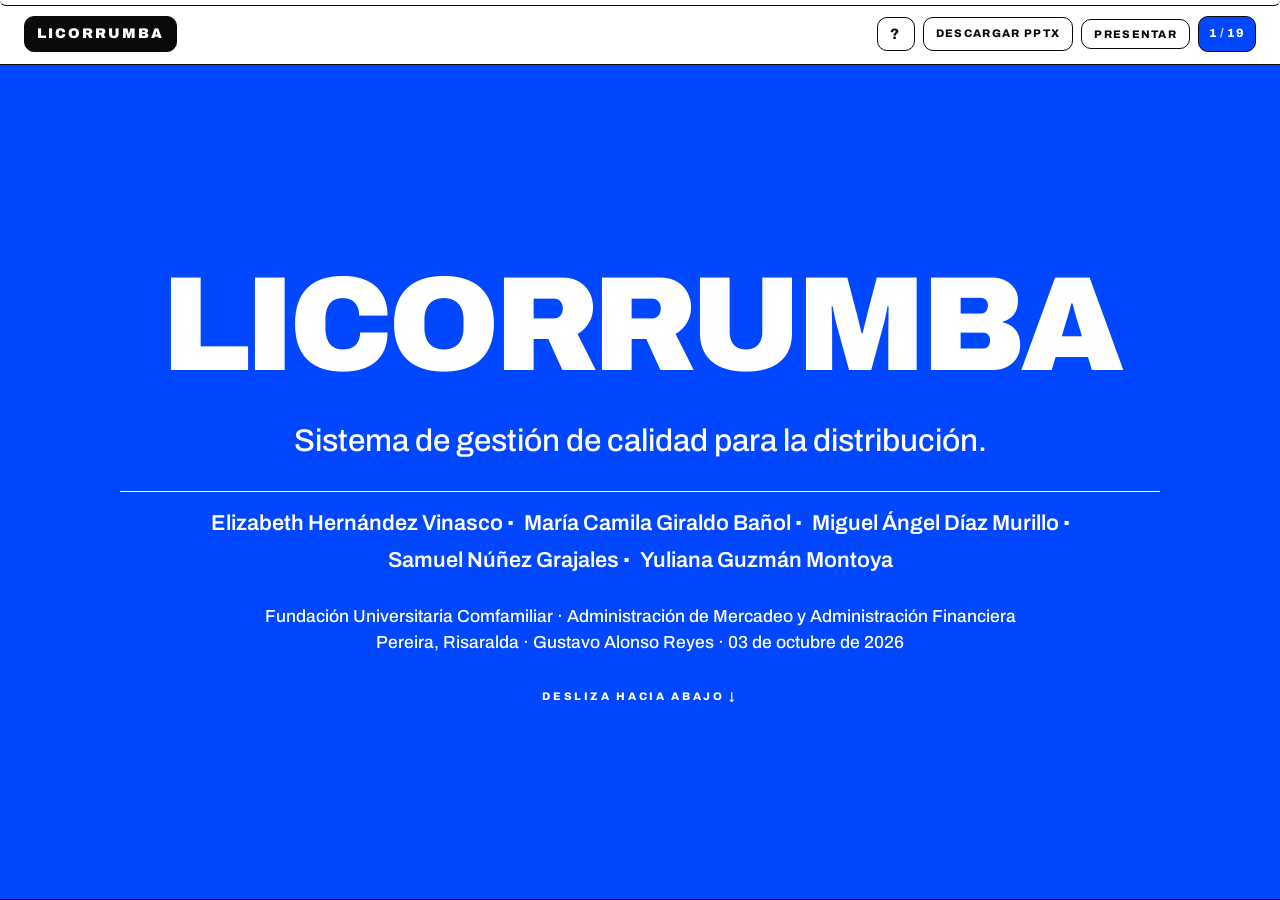
==== commit 98df9d8c: "Descarga de las diapositivas en PPTX desde /presentacion El botón de la barra baja un PowerPoint edi" ====
--- a/presentacion/index.html
+++ b/presentacion/index.html
@@ -20,6 +20,7 @@
   <div class="hud-brand">LICORRUMBA</div>
   <div class="hud-actions">
     <button id="btn-help" class="hud-btn hud-help" aria-pressed="false" aria-controls="legend" title="Equipo">?</button>
+    <a id="btn-pptx" class="hud-btn" href="../presentacion/Licorrumba-presentacion.pptx" download="Licorrumba-presentacion.pptx" title="Descargar las diapositivas en PowerPoint">DESCARGAR PPTX</a>
     <button id="btn-full" class="hud-btn" title="Pantalla completa">PRESENTAR</button>
     <div class="counter"><span id="cur">1</span><i>/</i><span id="tot">0</span></div>
   </div>
--- a/presentacion/presentacion.css
+++ b/presentacion/presentacion.css
@@ -20,6 +20,9 @@
 /* ---------- Rellenos azules y negros: texto blanco ---------- */
 .stat.hl,.counter,.org-n.hl,.org-n.top,.q,.hud-btn:hover,a.chip:hover,.hud-btn[aria-pressed="true"]{ color:var(--on-fill); }
 .counter i{ opacity:.85; }
+
+/* ---------- Enlace de descarga con aspecto de botón ---------- */
+a.hud-btn{ display:inline-block; text-decoration:none; }
 
 /* ---------- Diapositivas con más contenido ---------- */
 .slide.fit{ padding-block:clamp(16px,2.6vh,36px); }
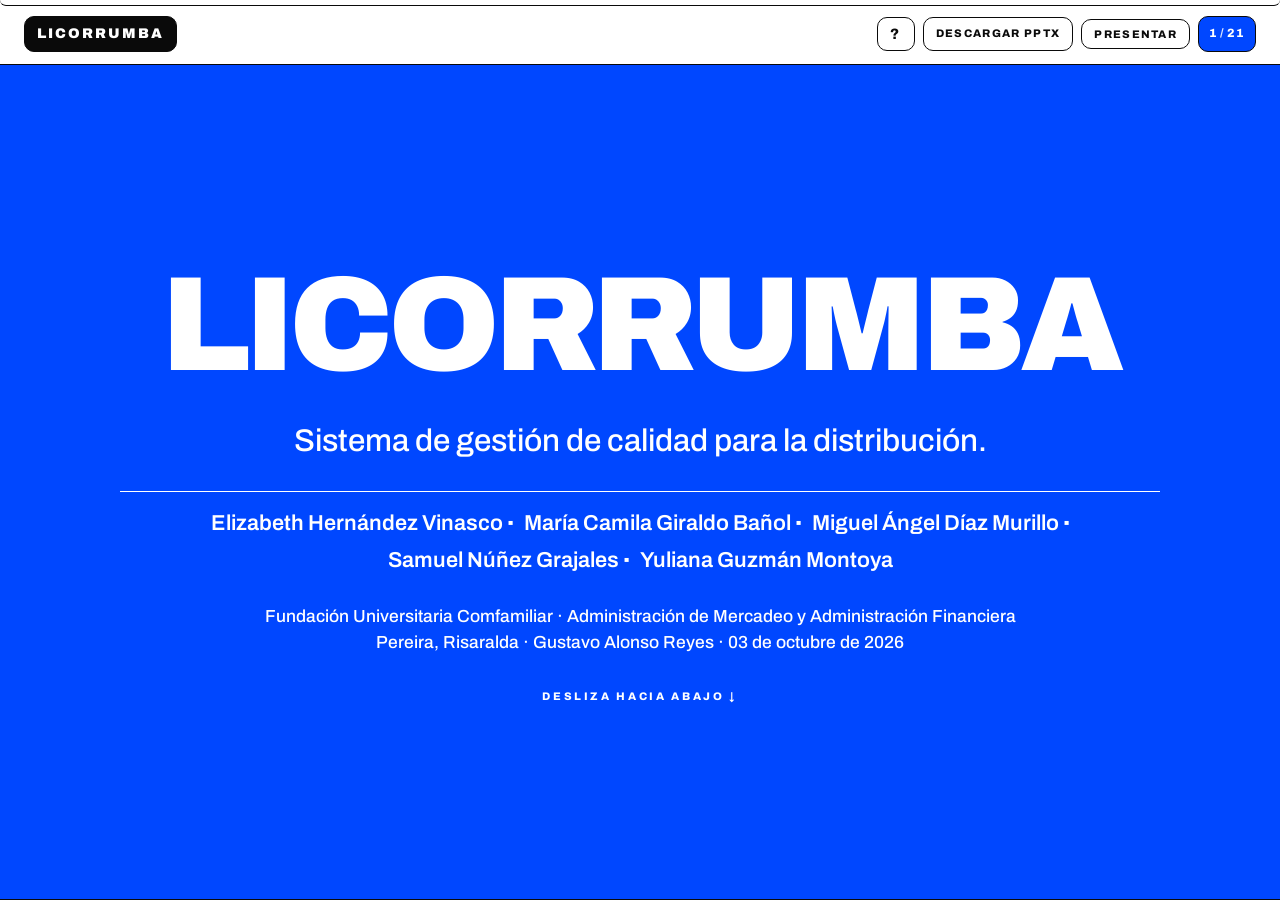
==== commit 2ac1e2fd: "DOFA y PESTEL completos en /presentacion y en el PPTX Mismos textos y formato de la presentación pri" ====
--- a/presentacion/index.html
+++ b/presentacion/index.html
@@ -70,6 +70,48 @@
     </div>
   </section>
 
+  <!-- ANÁLISIS DOFA -->
+  <section class="slide dofa-slide fit" data-title="Análisis DOFA">
+    <div class="wrap wide">
+      <p class="kicker">Análisis DOFA</p>
+      <h2 class="titulo">Deben recuperar volumen en HORECA, digitalizar pedidos y ruteo, y combatir el licor ilegal</h2>
+      <div class="dofa">
+        <div class="dq dq-f">
+          <h3>Fortalezas</h3>
+          <ol><li>Contrato de exclusividad con la Fábrica de Licores y Alcoholes de Antioquia desde 2008</li><li>Margen neto de 7,90% y endeudamiento de 26,10%</li><li>Fuerza de ventas segmentada por canal y perfil</li><li>Red logística propia: bodega, flota y rutas optimizadas</li><li>Portafolio de marcas líderes y reconocidas</li></ol>
+        </div>
+        <div class="dq dq-d">
+          <h3>Debilidades</h3>
+          <ol><li>Dependencia total de un solo proveedor: la Fábrica de Licores y Alcoholes de Antioquia</li><li>Portafolio limitado por el esquema de exclusividad</li><li>Los ingresos cayeron 15% entre 2023 y 2024</li><li>Costos logísticos altos por cubrir 14 municipios</li><li>Canal digital incipiente: la web solo capta contacto y pedidos</li></ol>
+        </div>
+        <div class="dq dq-o">
+          <h3>Oportunidades</h3>
+          <ol><li>Meta de crecimiento del 15% con plan a nueve meses</li><li>Hoteles, restaurantes y eventos como canal por profundizar</li><li>Digitalización de pedidos y ruteo con inteligencia artificial</li><li>Consumo responsable y sostenibilidad como diferencial</li><li>Economía circular del envase con Cristalería Peldar</li></ol>
+        </div>
+        <div class="dq dq-a">
+          <h3>Amenazas</h3>
+          <ol><li>Contrabando y licor adulterado con precios bajos</li><li>Competencia de otras marcas nacionales e importadas</li><li>Cambios en el régimen del monopolio rentístico</li><li>Restricciones legales a la publicidad de licores</li><li>Cambios sociales y culturales en el consumo</li></ol>
+        </div>
+      </div>
+    </div>
+  </section>
+
+  <!-- ANÁLISIS PESTEL -->
+  <section class="slide yellow fit" data-title="Análisis PESTEL">
+    <div class="wrap wide">
+      <p class="kicker">Análisis PESTEL</p>
+      <h2 class="titulo">Deben competir por eficiencia, legalidad y experiencia, más que por precio o publicidad masiva</h2>
+      <div class="pestel">
+        <div class="pz"><b>P</b><h3>Político</h3><p>Monopolio rentístico departamental y Acta de Compromiso con la Gobernación: el recaudo del impuesto al consumo financia salud y educación en Risaralda.</p></div>
+        <div class="pz"><b>E</b><h3>Económico</h3><p>Caída de ingresos del 15% en 2024, presión de combustible y costos logísticos, y poder adquisitivo variable del canal tradicional.</p></div>
+        <div class="pz"><b>S</b><h3>Social</h3><p>Consumo responsable, generaciones que beben menos, experiencia del cliente y fuerte estacionalidad de ferias y fiestas.</p></div>
+        <div class="pz"><b>T</b><h3>Tecnológico</h3><p>Inteligencia artificial para ruteo y pronóstico de demanda, sistema de inventarios, pedidos digitales y trazabilidad con estampilla.</p></div>
+        <div class="pz"><b>E</b><h3>Ecológico</h3><p>Retorno del envase de vidrio con Peldar, venta de material reciclable, huella de carbono de la flota y gestión de residuos.</p></div>
+        <div class="pz"><b>L</b><h3>Legal</h3><p>Ley 1816 de 2016, Ley 124 de 1994, contrato de exclusividad con la Fábrica de Licores y Alcoholes de Antioquia y requisitos del capítulo 4 de ISO 9001:2015.</p></div>
+      </div>
+    </div>
+  </section>
+
   <!-- MAPA DE PROCESOS -->
   <section class="slide yellow" data-title="Mapa de procesos">
     <div class="wrap wide">
--- a/presentacion/presentacion.css
+++ b/presentacion/presentacion.css
@@ -13,12 +13,13 @@
 
 /* ---------- Diapositivas azules: texto blanco; las tarjetas blancas conservan el texto oscuro ---------- */
 .slide.yellow{ color:var(--on-fill); }
-.slide.yellow :is(.stat,.chip,.org-n){ color:var(--ink); }
+.slide.yellow :is(.stat,.chip,.org-n,.pz){ color:var(--ink); }
 .yellow .team{ border-top-color:var(--on-fill); }
 .yellow .note{ opacity:1; }
 
 /* ---------- Rellenos azules y negros: texto blanco ---------- */
-.stat.hl,.counter,.org-n.hl,.org-n.top,.q,.hud-btn:hover,a.chip:hover,.hud-btn[aria-pressed="true"]{ color:var(--on-fill); }
+.stat.hl,.counter,.org-n.hl,.org-n.top,.q,.hud-btn:hover,a.chip:hover,.hud-btn[aria-pressed="true"],
+.dq h3,.dq li::before,.pz b,.slide.yellow .pz b{ color:var(--on-fill); }
 .counter i{ opacity:.85; }
 
 /* ---------- Enlace de descarga con aspecto de botón ---------- */
@@ -38,6 +39,8 @@
   font-size:clamp(1.7rem,3.7vw,3.25rem); line-height:1.08; letter-spacing:-.025em; text-wrap:balance;
 }
 
+.slide.fit .titulo{ font-size:clamp(1.45rem,2.75vw,2.5rem); }
+
 /* ---------- Cifras y etiquetas ---------- */
 .stats.flex{ display:flex; flex-wrap:wrap; justify-content:center; }
 .stats.flex .stat{ flex:0 1 clamp(170px,18.5vw,265px); }
@@ -46,6 +49,17 @@
 .chips.grande .chip{ font-size:clamp(1.15rem,2vw,1.8rem); }
 a.chip{ color:inherit; text-decoration:none; }
 a.chip:hover{ background:var(--yellow); }
+
+/* ---------- DOFA y PESTEL: como en la presentación principal, con líneas finas ---------- */
+.dq:nth-child(odd){ border-right-width:1px; }
+.dq:nth-child(-n+2){ border-bottom-width:1px; }
+.dofa-slide .dofa{ font-size:var(--text-flow); }
+.dofa-slide .dq{ padding:clamp(10px,1.3vw,18px) clamp(12px,1.6vw,24px); gap:10px; }
+.dofa-slide .dq h3{ font-size:var(--text-flow); }
+.dofa-slide .dq ol{ gap:5px; }
+.dofa-slide .dq li{ line-height:1.24; }
+.pestel .pz{ padding:clamp(12px,1.4vw,18px); gap:8px; }
+.pestel .pz p{ font-size:var(--text-flow); line-height:1.3; }
 
 /* ---------- Partes interesadas ---------- */
 .grupos{ display:grid; grid-template-columns:repeat(2,minmax(0,1fr)); gap:18px; width:100%; }
